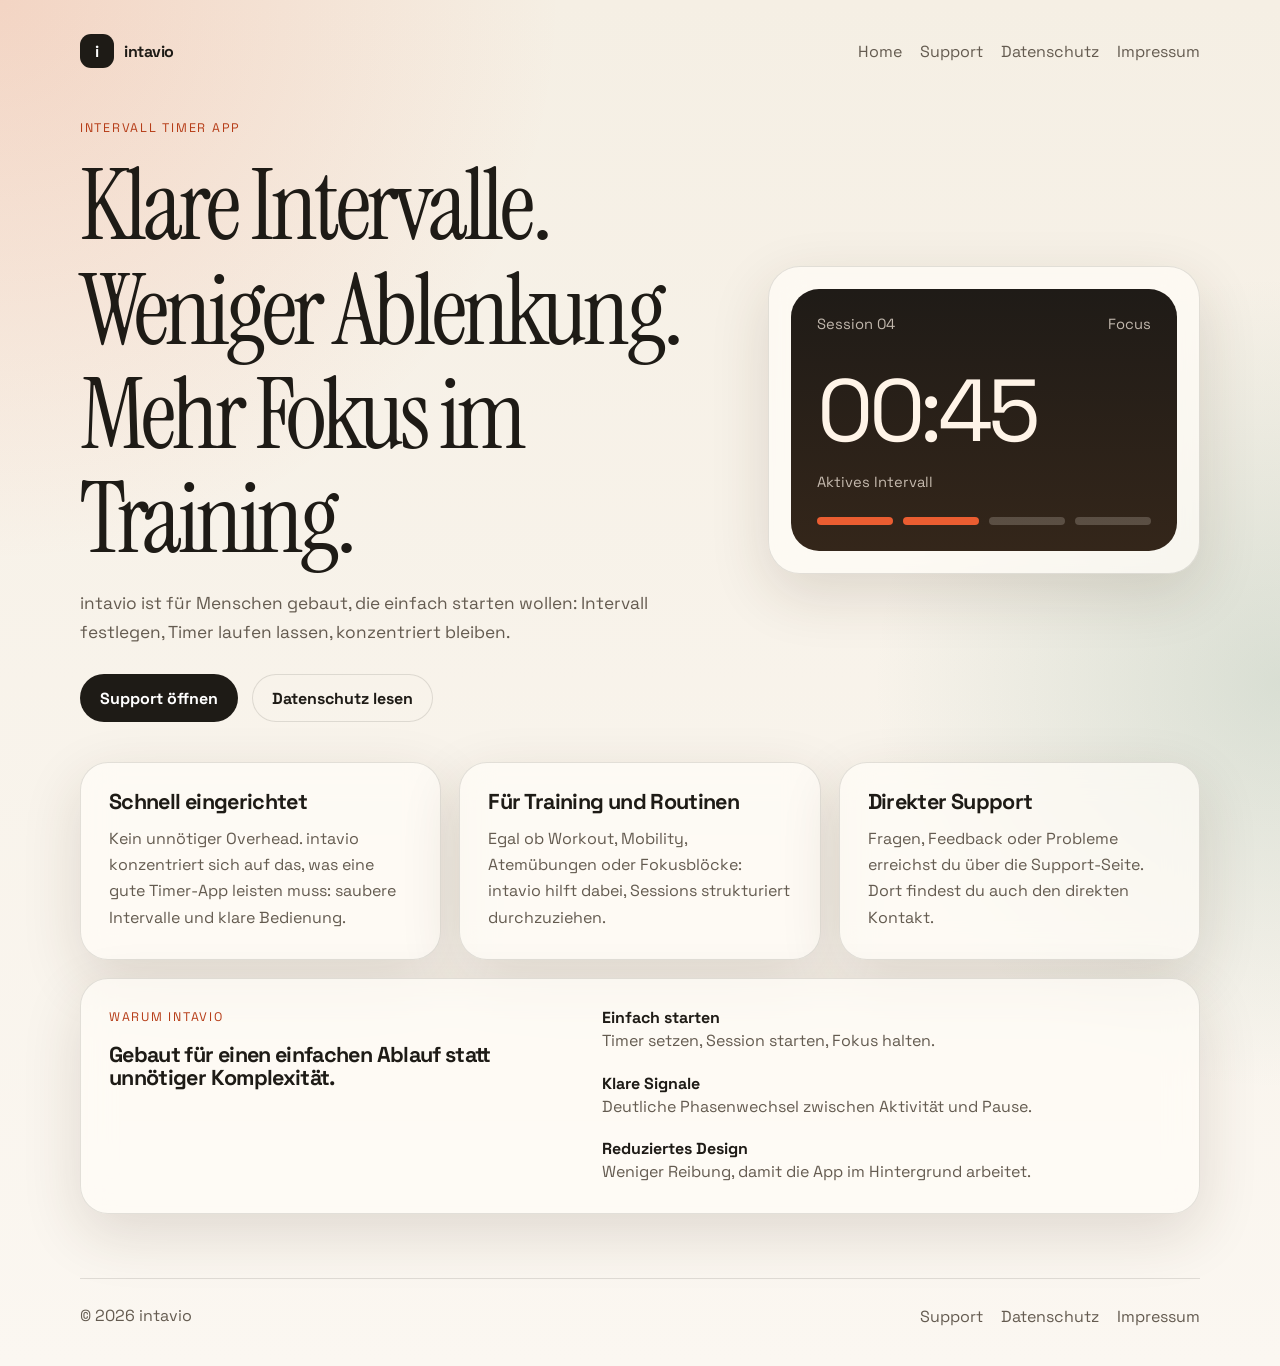
==== index.html @ 74e72d59 "Intial draft for intavio website" ====
<!DOCTYPE html>
<html lang="de">
<head>
  <meta charset="UTF-8">
  <meta name="viewport" content="width=device-width, initial-scale=1.0">
  <title>intavio | Intervall Timer App</title>
  <meta
    name="description"
    content="intavio ist eine einfache Intervall-Timer-App für fokussierte Workouts, Trainingseinheiten und klare Routinen."
  >
  <link rel="icon" href="favicon.ico" sizes="any">
  <link rel="preconnect" href="https://fonts.googleapis.com">
  <link rel="preconnect" href="https://fonts.gstatic.com" crossorigin>
  <link
    href="https://fonts.googleapis.com/css2?family=Space+Grotesk:wght@400;500;700&family=Instrument+Serif:ital@0;1&display=swap"
    rel="stylesheet"
  >
  <link rel="stylesheet" href="styles.css">
</head>
<body>
  <div class="page-shell">
    <header class="site-header">
      <a class="brand" href="index.html" aria-label="intavio Startseite">
        <span class="brand-mark">i</span>
        <span>intavio</span>
      </a>
      <nav class="site-nav" aria-label="Hauptnavigation">
        <a href="index.html">Home</a>
        <a href="support.html">Support</a>
        <a href="privacy.html">Datenschutz</a>
        <a href="imprint.html">Impressum</a>
      </nav>
    </header>

    <main>
      <section class="hero">
        <div class="hero-copy">
          <p class="eyebrow">Intervall Timer App</p>
          <h1>Klare Intervalle. Weniger Ablenkung. Mehr Fokus im Training.</h1>
          <p class="hero-text">
            intavio ist für Menschen gebaut, die einfach starten wollen:
            Intervall festlegen, Timer laufen lassen, konzentriert bleiben.
          </p>
          <div class="hero-actions">
            <a class="button button-primary" href="support.html">Support öffnen</a>
            <a class="button button-secondary" href="privacy.html">Datenschutz lesen</a>
          </div>
        </div>

        <div class="hero-card" aria-label="App Vorschau">
          <div class="timer-card">
            <div class="timer-top">
              <span>Session 04</span>
              <span>Focus</span>
            </div>
            <div class="timer-display">00:45</div>
            <div class="timer-phase">Aktives Intervall</div>
            <div class="timer-bars" aria-hidden="true">
              <span></span>
              <span></span>
              <span></span>
              <span></span>
            </div>
          </div>
        </div>
      </section>

      <section class="section-grid">
        <article class="info-card">
          <h2>Schnell eingerichtet</h2>
          <p>
            Kein unnötiger Overhead. intavio konzentriert sich auf das,
            was eine gute Timer-App leisten muss: saubere Intervalle und
            klare Bedienung.
          </p>
        </article>
        <article class="info-card">
          <h2>Für Training und Routinen</h2>
          <p>
            Egal ob Workout, Mobility, Atemübungen oder Fokusblöcke:
            intavio hilft dabei, Sessions strukturiert durchzuziehen.
          </p>
        </article>
        <article class="info-card">
          <h2>Direkter Support</h2>
          <p>
            Fragen, Feedback oder Probleme erreichst du über die Support-Seite.
            Dort findest du auch den direkten Kontakt.
          </p>
        </article>
      </section>

      <section class="feature-panel">
        <div>
          <p class="eyebrow">Warum intavio</p>
          <h2>Gebaut für einen einfachen Ablauf statt unnötiger Komplexität.</h2>
        </div>
        <div class="feature-list">
          <div>
            <strong>Einfach starten</strong>
            <p>Timer setzen, Session starten, Fokus halten.</p>
          </div>
          <div>
            <strong>Klare Signale</strong>
            <p>Deutliche Phasenwechsel zwischen Aktivität und Pause.</p>
          </div>
          <div>
            <strong>Reduziertes Design</strong>
            <p>Weniger Reibung, damit die App im Hintergrund arbeitet.</p>
          </div>
        </div>
      </section>
    </main>

    <footer class="site-footer">
      <p>© 2026 intavio</p>
      <div>
        <a href="support.html">Support</a>
        <a href="privacy.html">Datenschutz</a>
        <a href="imprint.html">Impressum</a>
      </div>
    </footer>
  </div>
</body>
</html>
---- styles.css ----
:root {
  --bg: #f5efe4;
  --bg-strong: #efe2cf;
  --surface: rgba(255, 252, 247, 0.72);
  --surface-strong: #fffaf2;
  --text: #1e1b16;
  --muted: #645b50;
  --line: rgba(30, 27, 22, 0.12);
  --accent: #ea5d31;
  --accent-dark: #b63d18;
  --shadow: 0 20px 60px rgba(67, 42, 18, 0.14);
}

* {
  box-sizing: border-box;
}

html {
  scroll-behavior: smooth;
}

body {
  margin: 0;
  min-height: 100vh;
  background:
    radial-gradient(circle at top left, rgba(234, 93, 49, 0.18), transparent 30%),
    radial-gradient(circle at right, rgba(93, 140, 118, 0.2), transparent 28%),
    linear-gradient(180deg, var(--bg) 0%, #fbf7f1 100%);
  color: var(--text);
  font-family: "Space Grotesk", sans-serif;
}

a {
  color: inherit;
  text-decoration: none;
}

p {
  margin: 0;
  line-height: 1.65;
  color: var(--muted);
}

h1,
h2,
strong {
  color: var(--text);
}

h1,
h2 {
  margin: 0;
  line-height: 1.05;
}

ul {
  margin: 0;
  padding-left: 1.2rem;
  color: var(--muted);
  line-height: 1.7;
}

.page-shell {
  width: min(1120px, calc(100% - 32px));
  margin: 0 auto;
  padding: 24px 0 36px;
}

.site-header,
.site-footer {
  display: flex;
  align-items: center;
  justify-content: space-between;
  gap: 16px;
}

.site-header {
  padding: 10px 0 28px;
}

.site-footer {
  border-top: 1px solid var(--line);
  margin-top: 64px;
  padding-top: 24px;
}

.site-footer div,
.site-nav {
  display: flex;
  gap: 18px;
  flex-wrap: wrap;
}

.site-nav a,
.site-footer a {
  color: var(--muted);
}

.site-nav a[aria-current="page"] {
  color: var(--text);
}

.brand {
  display: inline-flex;
  align-items: center;
  gap: 10px;
  font-weight: 700;
  letter-spacing: -0.03em;
}

.brand-mark {
  display: grid;
  place-items: center;
  width: 34px;
  height: 34px;
  border-radius: 11px;
  background: var(--text);
  color: #fff;
}

.hero {
  display: grid;
  grid-template-columns: 1.2fr 0.8fr;
  gap: 40px;
  align-items: center;
  min-height: 72vh;
}

.eyebrow {
  margin-bottom: 16px;
  text-transform: uppercase;
  letter-spacing: 0.14em;
  font-size: 0.78rem;
  color: var(--accent-dark);
}

.hero h1,
.content-hero h1 {
  font-family: "Instrument Serif", serif;
  font-size: clamp(3.4rem, 8vw, 6.2rem);
  font-weight: 400;
  letter-spacing: -0.04em;
}

.hero-text,
.content-hero p {
  max-width: 56ch;
  margin-top: 18px;
  font-size: 1.08rem;
}

.hero-actions {
  display: flex;
  gap: 14px;
  flex-wrap: wrap;
  margin-top: 28px;
}

.button {
  display: inline-flex;
  align-items: center;
  justify-content: center;
  min-height: 48px;
  padding: 0 20px;
  border-radius: 999px;
  font-weight: 700;
  transition: transform 160ms ease, background-color 160ms ease;
}

.button:hover {
  transform: translateY(-1px);
}

.button-primary {
  background: var(--text);
  color: #fff;
}

.button-secondary {
  background: transparent;
  box-shadow: inset 0 0 0 1px var(--line);
}

.hero-card,
.info-card,
.feature-panel,
.content-card,
.legal-copy {
  border: 1px solid var(--line);
  background: var(--surface);
  backdrop-filter: blur(16px);
  box-shadow: var(--shadow);
}

.hero-card {
  padding: 22px;
  border-radius: 32px;
}

.timer-card {
  padding: 26px;
  border-radius: 28px;
  background: linear-gradient(180deg, #1f1b17 0%, #34261a 100%);
  color: #fff4e8;
}

.timer-top,
.timer-phase {
  display: flex;
  justify-content: space-between;
  color: rgba(255, 244, 232, 0.72);
  font-size: 0.92rem;
}

.timer-display {
  padding: 34px 0 18px;
  font-size: clamp(3rem, 10vw, 5.5rem);
  line-height: 1;
  letter-spacing: -0.05em;
}

.timer-phase {
  justify-content: flex-start;
}

.timer-bars {
  display: grid;
  grid-template-columns: repeat(4, 1fr);
  gap: 10px;
  margin-top: 26px;
}

.timer-bars span {
  height: 8px;
  border-radius: 999px;
  background: rgba(255, 244, 232, 0.2);
}

.timer-bars span:nth-child(1),
.timer-bars span:nth-child(2) {
  background: var(--accent);
}

.section-grid,
.content-grid {
  display: grid;
  grid-template-columns: repeat(3, 1fr);
  gap: 18px;
  margin-top: 18px;
}

.info-card,
.content-card,
.legal-copy,
.feature-panel {
  border-radius: 28px;
  padding: 28px;
}

.info-card h2,
.content-card h2,
.feature-panel h2,
.legal-copy h2 {
  margin-bottom: 12px;
  font-size: 1.35rem;
  letter-spacing: -0.03em;
}

.feature-panel {
  display: grid;
  grid-template-columns: 0.9fr 1.1fr;
  gap: 28px;
  margin-top: 18px;
}

.feature-list {
  display: grid;
  gap: 18px;
}

.content-page {
  padding-top: 40px;
}

.content-hero {
  margin-bottom: 22px;
}

.legal-copy {
  display: grid;
  gap: 10px;
}

@media (max-width: 860px) {
  .hero,
  .feature-panel,
  .section-grid,
  .content-grid {
    grid-template-columns: 1fr;
  }

  .site-header,
  .site-footer {
    flex-direction: column;
    align-items: flex-start;
  }

  .hero {
    min-height: auto;
    padding-top: 24px;
  }
}

@media (max-width: 540px) {
  .page-shell {
    width: min(100% - 20px, 1120px);
  }

  .hero h1,
  .content-hero h1 {
    font-size: clamp(2.6rem, 15vw, 4rem);
  }

  .hero-card,
  .info-card,
  .feature-panel,
  .content-card,
  .legal-copy {
    border-radius: 22px;
    padding: 22px;
  }
}
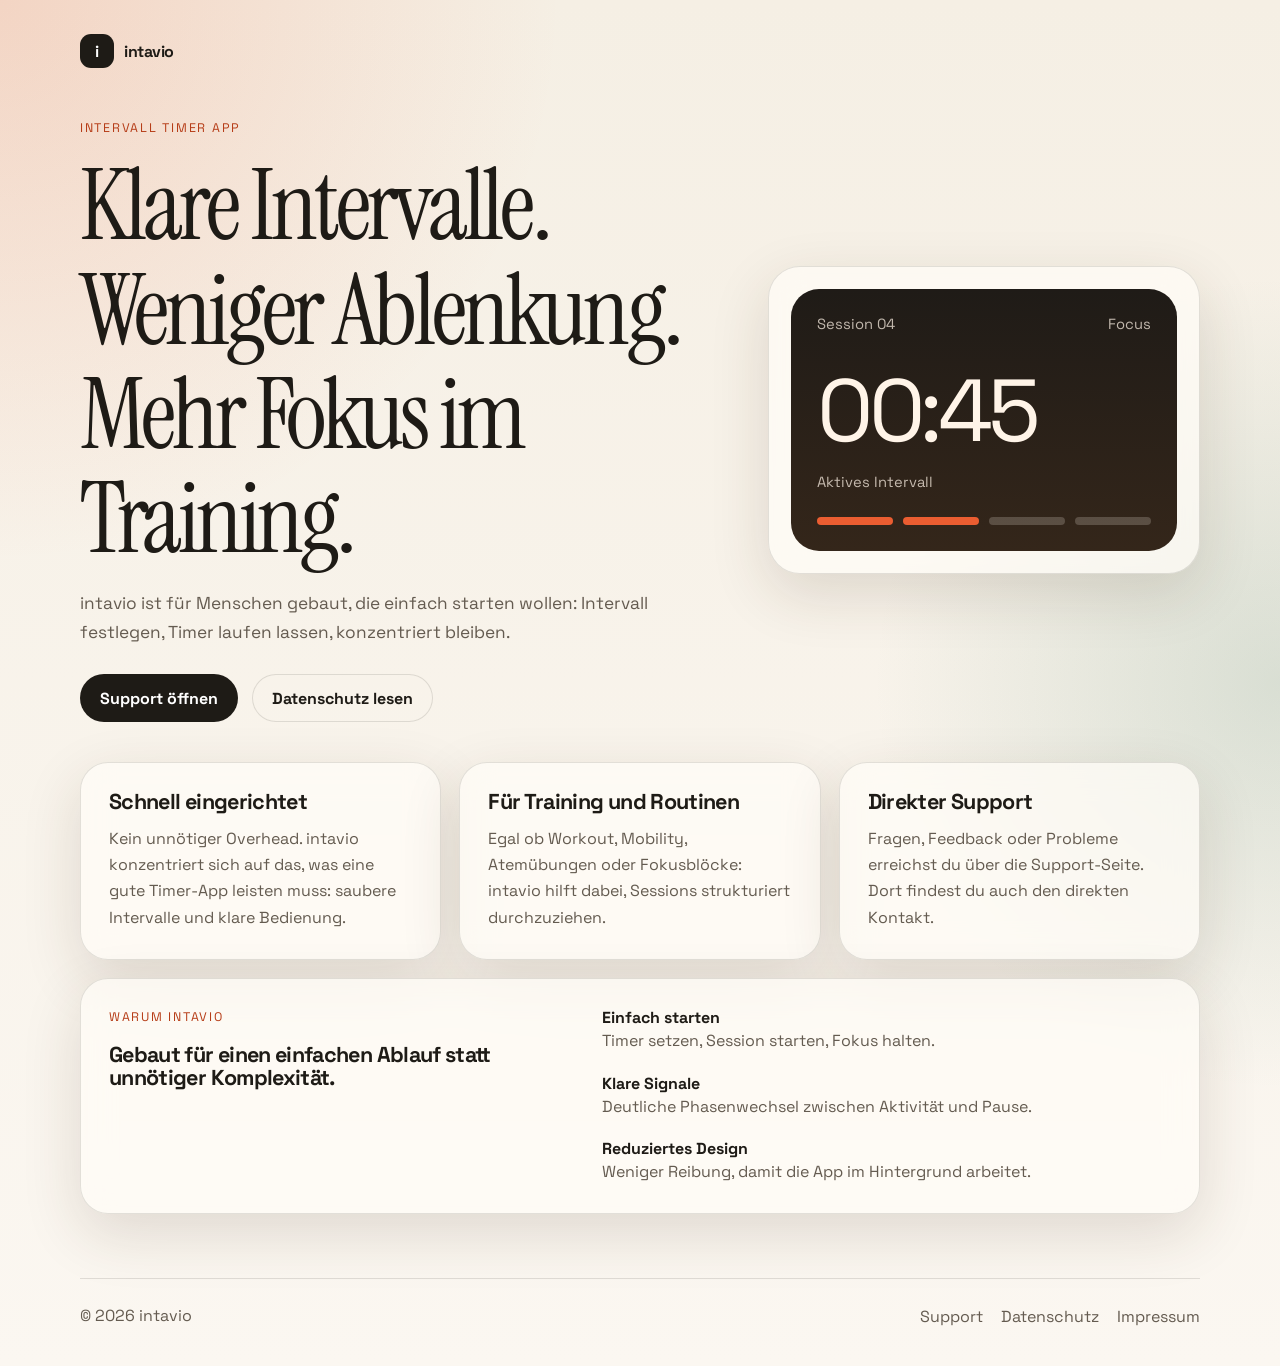
==== commit 6e378bc9: "Add responsive behaviour" ====
--- a/index.html
+++ b/index.html
@@ -8,7 +8,7 @@
     name="description"
     content="intavio ist eine einfache Intervall-Timer-App für fokussierte Workouts, Trainingseinheiten und klare Routinen."
   >
-  <link rel="icon" href="favicon.ico" sizes="any">
+  <link rel="icon" type="image/png" href="favicon.png">
   <link rel="preconnect" href="https://fonts.googleapis.com">
   <link rel="preconnect" href="https://fonts.gstatic.com" crossorigin>
   <link
@@ -20,16 +20,23 @@
 <body>
   <div class="page-shell">
     <header class="site-header">
-      <a class="brand" href="index.html" aria-label="intavio Startseite">
+      <a class="brand" href="/" aria-label="intavio Startseite">
         <span class="brand-mark">i</span>
         <span>intavio</span>
       </a>
-      <nav class="site-nav" aria-label="Hauptnavigation">
-        <a href="index.html">Home</a>
-        <a href="support.html">Support</a>
-        <a href="privacy.html">Datenschutz</a>
-        <a href="imprint.html">Impressum</a>
-      </nav>
+      <details class="site-menu">
+        <summary class="menu-toggle" aria-label="Menü öffnen">
+          <span></span>
+          <span></span>
+          <span></span>
+        </summary>
+        <nav class="site-nav" aria-label="Hauptnavigation">
+          <a href="/" aria-current="page">Home</a>
+          <a href="/support.html">Support</a>
+          <a href="/privacy.html">Datenschutz</a>
+          <a href="/imprint.html">Impressum</a>
+        </nav>
+      </details>
     </header>
 
     <main>
@@ -42,8 +49,8 @@
             Intervall festlegen, Timer laufen lassen, konzentriert bleiben.
           </p>
           <div class="hero-actions">
-            <a class="button button-primary" href="support.html">Support öffnen</a>
-            <a class="button button-secondary" href="privacy.html">Datenschutz lesen</a>
+            <a class="button button-primary" href="/support.html">Support öffnen</a>
+            <a class="button button-secondary" href="/privacy.html">Datenschutz lesen</a>
           </div>
         </div>
 
@@ -115,9 +122,9 @@
     <footer class="site-footer">
       <p>© 2026 intavio</p>
       <div>
-        <a href="support.html">Support</a>
-        <a href="privacy.html">Datenschutz</a>
-        <a href="imprint.html">Impressum</a>
+        <a href="/support.html">Support</a>
+        <a href="/privacy.html">Datenschutz</a>
+        <a href="/imprint.html">Impressum</a>
       </div>
     </footer>
   </div>
--- a/styles.css
+++ b/styles.css
@@ -91,6 +91,18 @@
   flex-wrap: wrap;
 }
 
+.site-menu {
+  position: relative;
+}
+
+.site-menu summary {
+  list-style: none;
+}
+
+.site-menu summary::-webkit-details-marker {
+  display: none;
+}
+
 .site-nav a,
 .site-footer a {
   color: var(--muted);
@@ -116,6 +128,27 @@
   border-radius: 11px;
   background: var(--text);
   color: #fff;
+}
+
+.menu-toggle {
+  display: none;
+  width: 48px;
+  height: 48px;
+  align-items: center;
+  justify-content: center;
+  gap: 5px;
+  border: 1px solid var(--line);
+  border-radius: 16px;
+  background: rgba(255, 250, 242, 0.8);
+  cursor: pointer;
+}
+
+.menu-toggle span {
+  display: block;
+  width: 18px;
+  height: 2px;
+  border-radius: 999px;
+  background: var(--text);
 }
 
 .hero {
@@ -301,8 +334,41 @@
 
   .site-header,
   .site-footer {
+    align-items: flex-start;
+  }
+
+  .site-header {
+    position: relative;
+    align-items: center;
+  }
+
+  .site-menu {
+    margin-left: auto;
+  }
+
+  .menu-toggle {
+    display: inline-flex;
     flex-direction: column;
-    align-items: flex-start;
+  }
+
+  .site-nav {
+    position: absolute;
+    top: calc(100% + 12px);
+    right: 0;
+    z-index: 20;
+    display: none;
+    min-width: 220px;
+    padding: 16px;
+    border: 1px solid var(--line);
+    border-radius: 22px;
+    background: rgba(255, 250, 242, 0.96);
+    box-shadow: var(--shadow);
+    flex-direction: column;
+    gap: 14px;
+  }
+
+  .site-menu[open] .site-nav {
+    display: flex;
   }
 
   .hero {
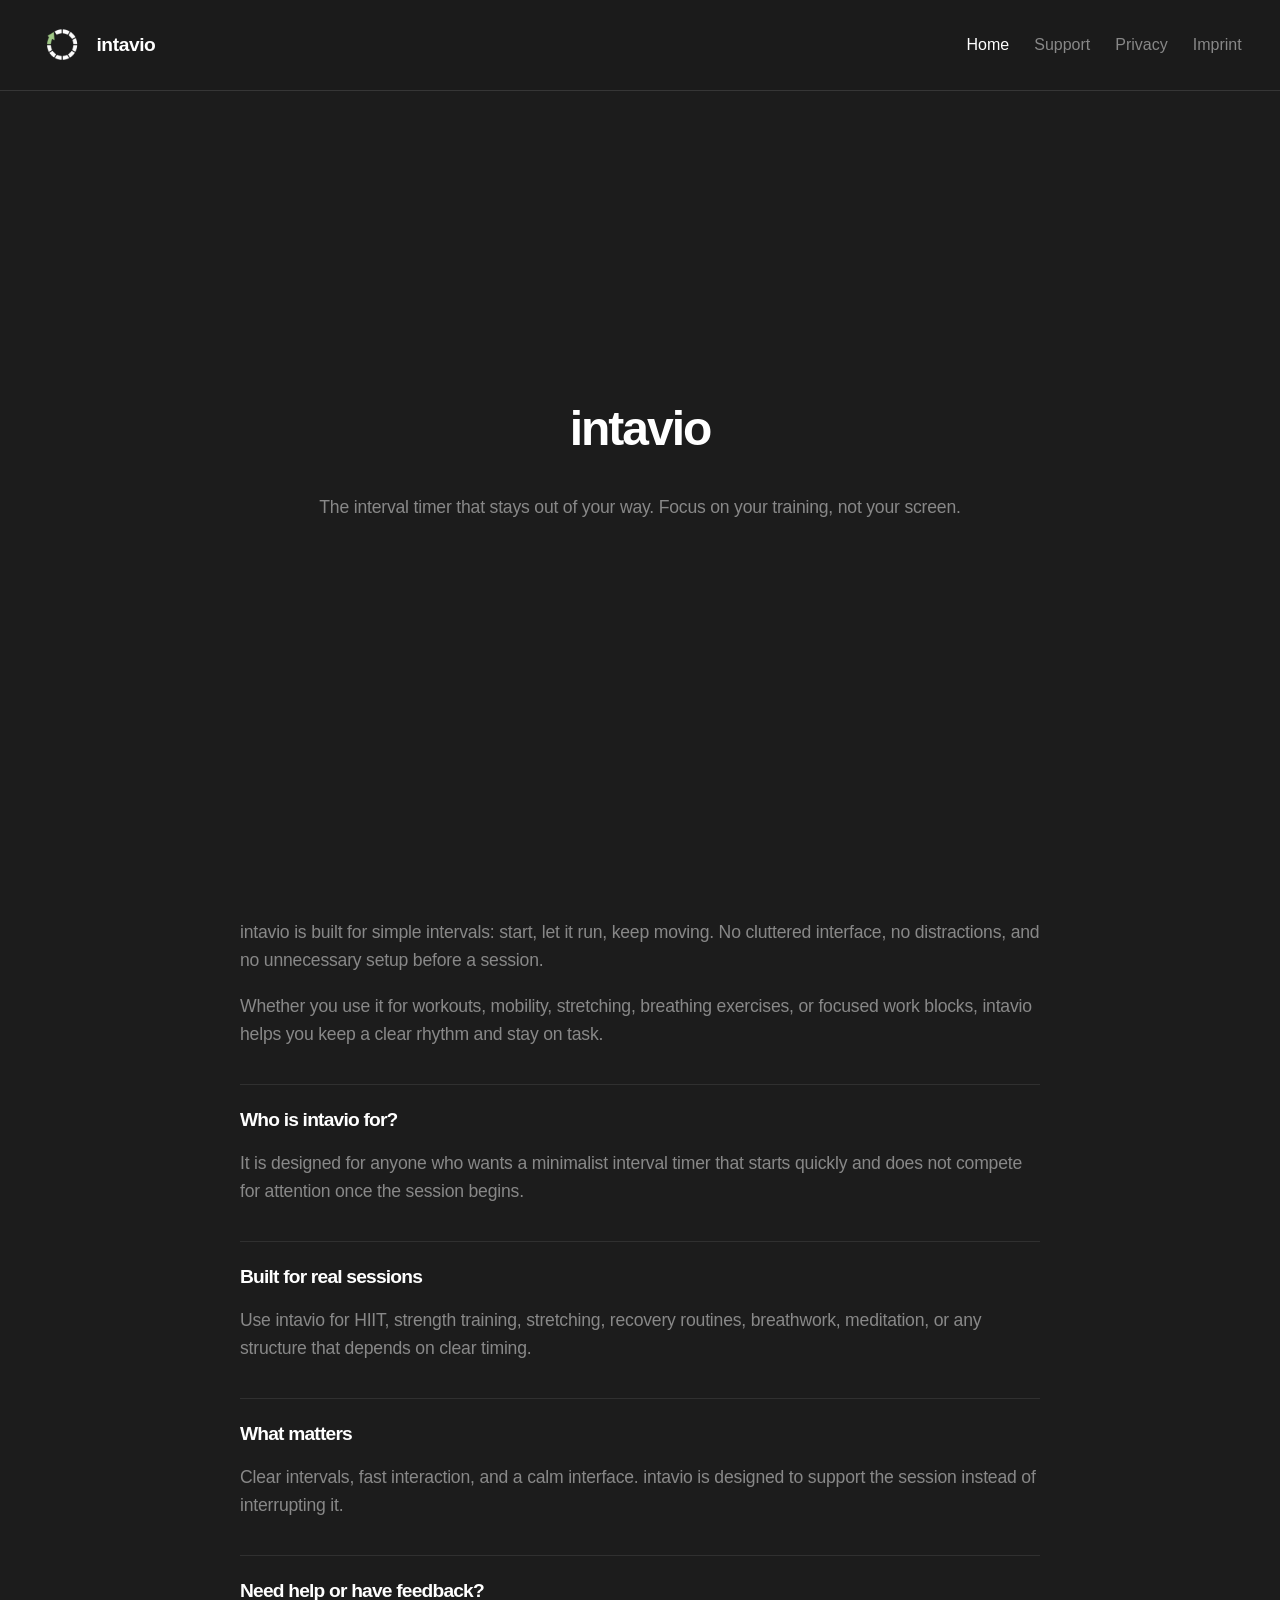
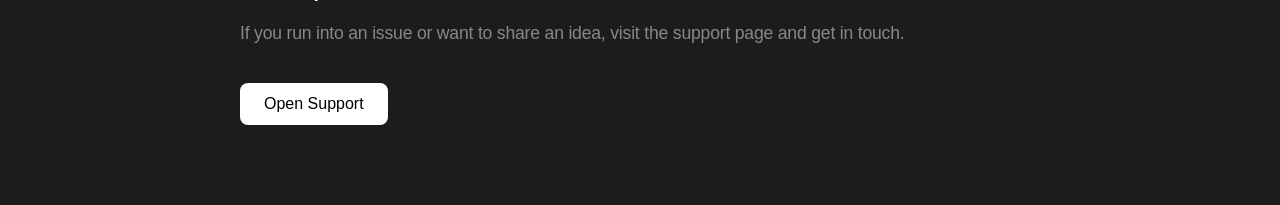
==== commit 443ca215: "new design" ====
--- a/index.html
+++ b/index.html
@@ -1,132 +1,79 @@
 <!DOCTYPE html>
-<html lang="de">
+<html lang="en">
 <head>
-  <meta charset="UTF-8">
-  <meta name="viewport" content="width=device-width, initial-scale=1.0">
-  <title>intavio | Intervall Timer App</title>
-  <meta
-    name="description"
-    content="intavio ist eine einfache Intervall-Timer-App für fokussierte Workouts, Trainingseinheiten und klare Routinen."
-  >
-  <link rel="icon" type="image/png" href="favicon.png">
-  <link rel="preconnect" href="https://fonts.googleapis.com">
-  <link rel="preconnect" href="https://fonts.gstatic.com" crossorigin>
-  <link
-    href="https://fonts.googleapis.com/css2?family=Space+Grotesk:wght@400;500;700&family=Instrument+Serif:ital@0;1&display=swap"
-    rel="stylesheet"
-  >
-  <link rel="stylesheet" href="styles.css">
+    <meta charset="UTF-8">
+    <meta name="viewport" content="width=device-width, initial-scale=1.0">
+    <title>intavio — Minimalist Interval Timer</title>
+    <link rel="stylesheet" href="styles.css">
+    <link rel="icon" type="image/png" href="favicon.png">
 </head>
 <body>
-  <div class="page-shell">
-    <header class="site-header">
-      <a class="brand" href="/" aria-label="intavio Startseite">
-        <span class="brand-mark">i</span>
-        <span>intavio</span>
-      </a>
-      <details class="site-menu">
-        <summary class="menu-toggle" aria-label="Menü öffnen">
-          <span></span>
-          <span></span>
-          <span></span>
-        </summary>
-        <nav class="site-nav" aria-label="Hauptnavigation">
-          <a href="/" aria-current="page">Home</a>
-          <a href="/support.html">Support</a>
-          <a href="/privacy.html">Datenschutz</a>
-          <a href="/imprint.html">Impressum</a>
-        </nav>
-      </details>
-    </header>
 
-    <main>
-      <section class="hero">
-        <div class="hero-copy">
-          <p class="eyebrow">Intervall Timer App</p>
-          <h1>Klare Intervalle. Weniger Ablenkung. Mehr Fokus im Training.</h1>
-          <p class="hero-text">
-            intavio ist für Menschen gebaut, die einfach starten wollen:
-            Intervall festlegen, Timer laufen lassen, konzentriert bleiben.
-          </p>
-          <div class="hero-actions">
-            <a class="button button-primary" href="/support.html">Support öffnen</a>
-            <a class="button button-secondary" href="/privacy.html">Datenschutz lesen</a>
-          </div>
+    <nav class="navbar">
+        <a href="/" class="brand">
+            <img src="logo_transparent.png" alt="intavio logo">
+            <span>intavio</span>
+        </a>
+        
+        <button class="menu-toggle" id="mobile-menu">
+            <span class="bar"></span>
+            <span class="bar"></span>
+            <span class="bar"></span>
+        </button>
+
+        <ul class="nav-links" id="site-nav">
+            <li><a href="/" class="active">Home</a></li>
+            <li><a href="support.html">Support</a></li>
+            <li><a href="privacy.html">Privacy</a></li>
+            <li><a href="imprint.html">Imprint</a></li>
+        </ul>
+    </nav>
+
+    <section class="hero">
+        <h1>intavio</h1>
+        <p>The interval timer that stays out of your way. Focus on your training, not your screen.</p>
+    </section>
+
+    <section class="content home-content">
+        <p>
+            intavio is built for simple intervals: start, let it run, keep moving.
+            No cluttered interface, no distractions, and no unnecessary setup before a session.
+        </p>
+        <p>
+            Whether you use it for workouts, mobility, stretching, breathing exercises,
+            or focused work blocks, intavio helps you keep a clear rhythm and stay on task.
+        </p>
+        <div class="info-block">
+            <h2>Who is intavio for?</h2>
+            <p>
+                It is designed for anyone who wants a minimalist interval timer that starts quickly
+                and does not compete for attention once the session begins.
+            </p>
         </div>
+        <div class="info-block">
+            <h2>Built for real sessions</h2>
+            <p>
+                Use intavio for HIIT, strength training, stretching, recovery routines,
+                breathwork, meditation, or any structure that depends on clear timing.
+            </p>
+        </div>
+        <div class="info-block">
+            <h2>What matters</h2>
+            <p>
+                Clear intervals, fast interaction, and a calm interface.
+                intavio is designed to support the session instead of interrupting it.
+            </p>
+        </div>
+        <div class="info-block">
+            <h2>Need help or have feedback?</h2>
+            <p>
+                If you run into an issue or want to share an idea,
+                visit the support page and get in touch.
+            </p>
+            <a href="support.html" class="cta-button">Open Support</a>
+        </div>
+    </section>
 
-        <div class="hero-card" aria-label="App Vorschau">
-          <div class="timer-card">
-            <div class="timer-top">
-              <span>Session 04</span>
-              <span>Focus</span>
-            </div>
-            <div class="timer-display">00:45</div>
-            <div class="timer-phase">Aktives Intervall</div>
-            <div class="timer-bars" aria-hidden="true">
-              <span></span>
-              <span></span>
-              <span></span>
-              <span></span>
-            </div>
-          </div>
-        </div>
-      </section>
-
-      <section class="section-grid">
-        <article class="info-card">
-          <h2>Schnell eingerichtet</h2>
-          <p>
-            Kein unnötiger Overhead. intavio konzentriert sich auf das,
-            was eine gute Timer-App leisten muss: saubere Intervalle und
-            klare Bedienung.
-          </p>
-        </article>
-        <article class="info-card">
-          <h2>Für Training und Routinen</h2>
-          <p>
-            Egal ob Workout, Mobility, Atemübungen oder Fokusblöcke:
-            intavio hilft dabei, Sessions strukturiert durchzuziehen.
-          </p>
-        </article>
-        <article class="info-card">
-          <h2>Direkter Support</h2>
-          <p>
-            Fragen, Feedback oder Probleme erreichst du über die Support-Seite.
-            Dort findest du auch den direkten Kontakt.
-          </p>
-        </article>
-      </section>
-
-      <section class="feature-panel">
-        <div>
-          <p class="eyebrow">Warum intavio</p>
-          <h2>Gebaut für einen einfachen Ablauf statt unnötiger Komplexität.</h2>
-        </div>
-        <div class="feature-list">
-          <div>
-            <strong>Einfach starten</strong>
-            <p>Timer setzen, Session starten, Fokus halten.</p>
-          </div>
-          <div>
-            <strong>Klare Signale</strong>
-            <p>Deutliche Phasenwechsel zwischen Aktivität und Pause.</p>
-          </div>
-          <div>
-            <strong>Reduziertes Design</strong>
-            <p>Weniger Reibung, damit die App im Hintergrund arbeitet.</p>
-          </div>
-        </div>
-      </section>
-    </main>
-
-    <footer class="site-footer">
-      <p>© 2026 intavio</p>
-      <div>
-        <a href="/support.html">Support</a>
-        <a href="/privacy.html">Datenschutz</a>
-        <a href="/imprint.html">Impressum</a>
-      </div>
-    </footer>
-  </div>
+    <script src="site.js"></script>
 </body>
 </html>
--- a/styles.css
+++ b/styles.css
@@ -1,398 +1,76 @@
-:root {
-  --bg: #f5efe4;
-  --bg-strong: #efe2cf;
-  --surface: rgba(255, 252, 247, 0.72);
-  --surface-strong: #fffaf2;
-  --text: #1e1b16;
-  --muted: #645b50;
-  --line: rgba(30, 27, 22, 0.12);
-  --accent: #ea5d31;
-  --accent-dark: #b63d18;
-  --shadow: 0 20px 60px rgba(67, 42, 18, 0.14);
+/* Global styles */
+body {
+    font-family: -apple-system, BlinkMacSystemFont, "Segoe UI", Roboto, sans-serif;
+    background-color: #1c1c1c;
+    color: #fff;
+    margin: 0;
+    padding: 0;
 }
 
-* {
-  box-sizing: border-box;
+/* Navigation */
+.navbar {
+    display: flex;
+    justify-content: space-between;
+    align-items: center;
+    padding: 20px 3%;
+    background: rgba(28, 28, 28, 0.9);
+    backdrop-filter: blur(15px);
+    position: fixed;
+    top: 0; width: 100%;
+    box-sizing: border-box;
+    z-index: 1000;
+    border-bottom: 0.5px solid #363636;
 }
 
-html {
-  scroll-behavior: smooth;
+.brand { display: flex; align-items: center; gap: 10px; text-decoration: none; color: #fff; font-weight: 600; font-size: 1.2rem; letter-spacing: -0.4px; }
+.brand img { width: 48px; height: 48px; object-fit: contain; }
+
+.nav-links { display: flex; list-style: none; }
+.nav-links li { margin-left: 25px; }
+.nav-links a { color: #888; text-decoration: none; font-size: 1rem; transition: 0.3s; }
+.nav-links a:hover { color: #fff; }
+.nav-links a.active { color: #fff; }
+
+/* Hamburger menu */
+.menu-toggle { display: none; flex-direction: column; cursor: pointer; background: none; border: none; }
+.bar { width: 22px; height: 2px; background: #fff; margin: 3px 0; transition: 0.3s; }
+
+/* Content sections */
+.hero { height: 100vh; display: flex; flex-direction: column; align-items: center; justify-content: center; text-align: center; }
+.content { padding: 120px 10% 40px; max-width: 800px; margin: auto; }
+.home-content { padding-top: 0; padding-bottom: 80px; }
+
+h1 { font-size: 3rem; margin-bottom: 20px; letter-spacing: -2px; font-weight: 600; }
+p { color: #888; line-height: 1.6; font-size: 1.1rem; letter-spacing: -0.2px; }
+.content p + p { margin-top: 18px; }
+.content ul { color: #888; line-height: 1.7; padding-left: 22px; margin: 18px 0; }
+.content li + li { margin-top: 8px; }
+.info-block { margin-top: 36px; padding-top: 24px; border-top: 1px solid #303030; }
+.info-block h2 { font-size: 1.2rem; margin: 0 0 12px; font-weight: 600; letter-spacing: -0.8px; }
+
+/* Buttons */
+.cta-button {
+    background: #fff; color: #000; padding: 12px 24px; border-radius: 8px;
+    text-decoration: none; font-weight: 500; display: inline-block; margin-top: 10px;
 }
 
-body {
-  margin: 0;
-  min-height: 100vh;
-  background:
-    radial-gradient(circle at top left, rgba(234, 93, 49, 0.18), transparent 30%),
-    radial-gradient(circle at right, rgba(93, 140, 118, 0.2), transparent 28%),
-    linear-gradient(180deg, var(--bg) 0%, #fbf7f1 100%);
-  color: var(--text);
-  font-family: "Space Grotesk", sans-serif;
+.home-content .cta-button {
+    margin-top: 18px;
 }
 
-a {
-  color: inherit;
-  text-decoration: none;
+/* Mobile */
+@media screen and (max-width: 768px) {
+    .menu-toggle { display: flex; }
+    .nav-links {
+        position: fixed; top: 0; right: -100%; height: 100vh; width: 70%;
+        background: #1c1c1c; flex-direction: column; justify-content: center; align-items: center; transition: 0.4s;
+    }
+    .nav-links.active { right: 0; }
+    .nav-links li { margin: 18px 0; }
+    .nav-links a { font-size: 1.45rem; }
+    .menu-toggle.is-active .bar:nth-child(1) { transform: translateY(8px) rotate(45deg); }
+    .menu-toggle.is-active .bar:nth-child(2) { opacity: 0; }
+    .menu-toggle.is-active .bar:nth-child(3) { transform: translateY(-8px) rotate(-45deg); }
+    .content { padding: 110px 8% 36px; }
+    .hero { padding: 0 8%; }
 }
-
-p {
-  margin: 0;
-  line-height: 1.65;
-  color: var(--muted);
-}
-
-h1,
-h2,
-strong {
-  color: var(--text);
-}
-
-h1,
-h2 {
-  margin: 0;
-  line-height: 1.05;
-}
-
-ul {
-  margin: 0;
-  padding-left: 1.2rem;
-  color: var(--muted);
-  line-height: 1.7;
-}
-
-.page-shell {
-  width: min(1120px, calc(100% - 32px));
-  margin: 0 auto;
-  padding: 24px 0 36px;
-}
-
-.site-header,
-.site-footer {
-  display: flex;
-  align-items: center;
-  justify-content: space-between;
-  gap: 16px;
-}
-
-.site-header {
-  padding: 10px 0 28px;
-}
-
-.site-footer {
-  border-top: 1px solid var(--line);
-  margin-top: 64px;
-  padding-top: 24px;
-}
-
-.site-footer div,
-.site-nav {
-  display: flex;
-  gap: 18px;
-  flex-wrap: wrap;
-}
-
-.site-menu {
-  position: relative;
-}
-
-.site-menu summary {
-  list-style: none;
-}
-
-.site-menu summary::-webkit-details-marker {
-  display: none;
-}
-
-.site-nav a,
-.site-footer a {
-  color: var(--muted);
-}
-
-.site-nav a[aria-current="page"] {
-  color: var(--text);
-}
-
-.brand {
-  display: inline-flex;
-  align-items: center;
-  gap: 10px;
-  font-weight: 700;
-  letter-spacing: -0.03em;
-}
-
-.brand-mark {
-  display: grid;
-  place-items: center;
-  width: 34px;
-  height: 34px;
-  border-radius: 11px;
-  background: var(--text);
-  color: #fff;
-}
-
-.menu-toggle {
-  display: none;
-  width: 48px;
-  height: 48px;
-  align-items: center;
-  justify-content: center;
-  gap: 5px;
-  border: 1px solid var(--line);
-  border-radius: 16px;
-  background: rgba(255, 250, 242, 0.8);
-  cursor: pointer;
-}
-
-.menu-toggle span {
-  display: block;
-  width: 18px;
-  height: 2px;
-  border-radius: 999px;
-  background: var(--text);
-}
-
-.hero {
-  display: grid;
-  grid-template-columns: 1.2fr 0.8fr;
-  gap: 40px;
-  align-items: center;
-  min-height: 72vh;
-}
-
-.eyebrow {
-  margin-bottom: 16px;
-  text-transform: uppercase;
-  letter-spacing: 0.14em;
-  font-size: 0.78rem;
-  color: var(--accent-dark);
-}
-
-.hero h1,
-.content-hero h1 {
-  font-family: "Instrument Serif", serif;
-  font-size: clamp(3.4rem, 8vw, 6.2rem);
-  font-weight: 400;
-  letter-spacing: -0.04em;
-}
-
-.hero-text,
-.content-hero p {
-  max-width: 56ch;
-  margin-top: 18px;
-  font-size: 1.08rem;
-}
-
-.hero-actions {
-  display: flex;
-  gap: 14px;
-  flex-wrap: wrap;
-  margin-top: 28px;
-}
-
-.button {
-  display: inline-flex;
-  align-items: center;
-  justify-content: center;
-  min-height: 48px;
-  padding: 0 20px;
-  border-radius: 999px;
-  font-weight: 700;
-  transition: transform 160ms ease, background-color 160ms ease;
-}
-
-.button:hover {
-  transform: translateY(-1px);
-}
-
-.button-primary {
-  background: var(--text);
-  color: #fff;
-}
-
-.button-secondary {
-  background: transparent;
-  box-shadow: inset 0 0 0 1px var(--line);
-}
-
-.hero-card,
-.info-card,
-.feature-panel,
-.content-card,
-.legal-copy {
-  border: 1px solid var(--line);
-  background: var(--surface);
-  backdrop-filter: blur(16px);
-  box-shadow: var(--shadow);
-}
-
-.hero-card {
-  padding: 22px;
-  border-radius: 32px;
-}
-
-.timer-card {
-  padding: 26px;
-  border-radius: 28px;
-  background: linear-gradient(180deg, #1f1b17 0%, #34261a 100%);
-  color: #fff4e8;
-}
-
-.timer-top,
-.timer-phase {
-  display: flex;
-  justify-content: space-between;
-  color: rgba(255, 244, 232, 0.72);
-  font-size: 0.92rem;
-}
-
-.timer-display {
-  padding: 34px 0 18px;
-  font-size: clamp(3rem, 10vw, 5.5rem);
-  line-height: 1;
-  letter-spacing: -0.05em;
-}
-
-.timer-phase {
-  justify-content: flex-start;
-}
-
-.timer-bars {
-  display: grid;
-  grid-template-columns: repeat(4, 1fr);
-  gap: 10px;
-  margin-top: 26px;
-}
-
-.timer-bars span {
-  height: 8px;
-  border-radius: 999px;
-  background: rgba(255, 244, 232, 0.2);
-}
-
-.timer-bars span:nth-child(1),
-.timer-bars span:nth-child(2) {
-  background: var(--accent);
-}
-
-.section-grid,
-.content-grid {
-  display: grid;
-  grid-template-columns: repeat(3, 1fr);
-  gap: 18px;
-  margin-top: 18px;
-}
-
-.info-card,
-.content-card,
-.legal-copy,
-.feature-panel {
-  border-radius: 28px;
-  padding: 28px;
-}
-
-.info-card h2,
-.content-card h2,
-.feature-panel h2,
-.legal-copy h2 {
-  margin-bottom: 12px;
-  font-size: 1.35rem;
-  letter-spacing: -0.03em;
-}
-
-.feature-panel {
-  display: grid;
-  grid-template-columns: 0.9fr 1.1fr;
-  gap: 28px;
-  margin-top: 18px;
-}
-
-.feature-list {
-  display: grid;
-  gap: 18px;
-}
-
-.content-page {
-  padding-top: 40px;
-}
-
-.content-hero {
-  margin-bottom: 22px;
-}
-
-.legal-copy {
-  display: grid;
-  gap: 10px;
-}
-
-@media (max-width: 860px) {
-  .hero,
-  .feature-panel,
-  .section-grid,
-  .content-grid {
-    grid-template-columns: 1fr;
-  }
-
-  .site-header,
-  .site-footer {
-    align-items: flex-start;
-  }
-
-  .site-header {
-    position: relative;
-    align-items: center;
-  }
-
-  .site-menu {
-    margin-left: auto;
-  }
-
-  .menu-toggle {
-    display: inline-flex;
-    flex-direction: column;
-  }
-
-  .site-nav {
-    position: absolute;
-    top: calc(100% + 12px);
-    right: 0;
-    z-index: 20;
-    display: none;
-    min-width: 220px;
-    padding: 16px;
-    border: 1px solid var(--line);
-    border-radius: 22px;
-    background: rgba(255, 250, 242, 0.96);
-    box-shadow: var(--shadow);
-    flex-direction: column;
-    gap: 14px;
-  }
-
-  .site-menu[open] .site-nav {
-    display: flex;
-  }
-
-  .hero {
-    min-height: auto;
-    padding-top: 24px;
-  }
-}
-
-@media (max-width: 540px) {
-  .page-shell {
-    width: min(100% - 20px, 1120px);
-  }
-
-  .hero h1,
-  .content-hero h1 {
-    font-size: clamp(2.6rem, 15vw, 4rem);
-  }
-
-  .hero-card,
-  .info-card,
-  .feature-panel,
-  .content-card,
-  .legal-copy {
-    border-radius: 22px;
-    padding: 22px;
-  }
-}
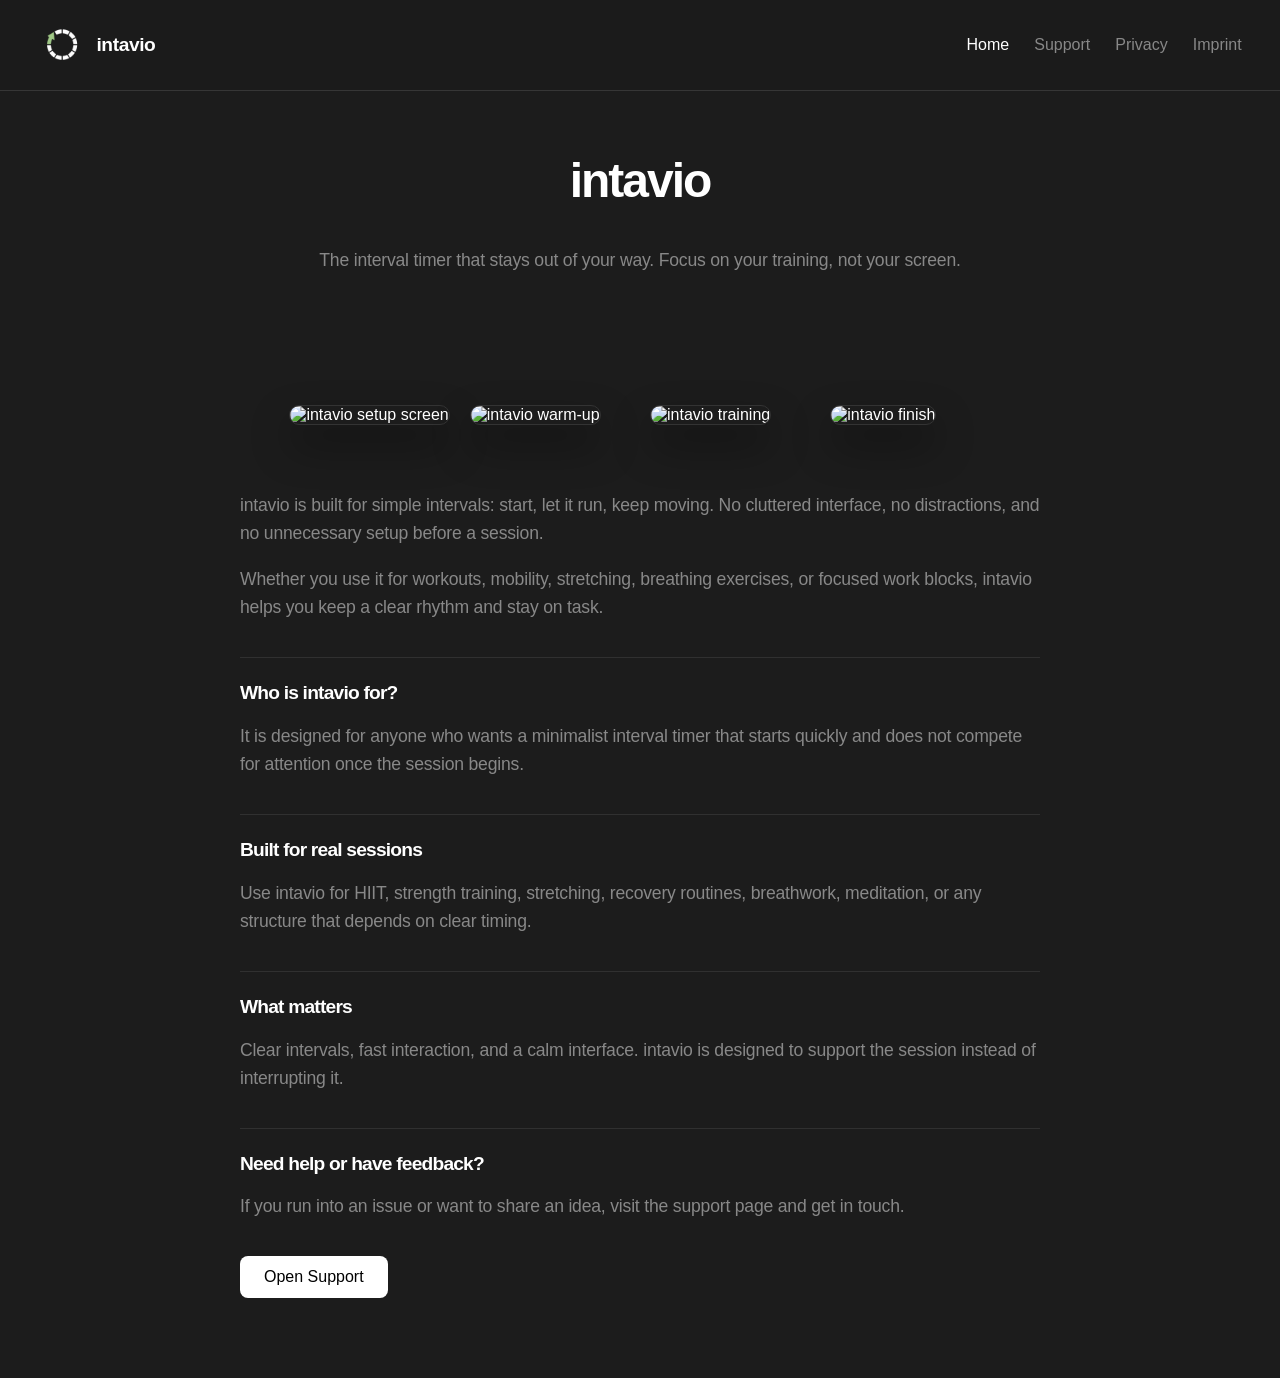
==== commit 60a97051: "add preview screenshots" ====
--- a/index.html
+++ b/index.html
@@ -15,7 +15,7 @@
             <span>intavio</span>
         </a>
         
-        <button class="menu-toggle" id="mobile-menu">
+        <button class="menu-toggle" id="mobile-menu" type="button" aria-label="Open menu" aria-expanded="false" aria-controls="site-nav">
             <span class="bar"></span>
             <span class="bar"></span>
             <span class="bar"></span>
@@ -32,6 +32,23 @@
     <section class="hero">
         <h1>intavio</h1>
         <p>The interval timer that stays out of your way. Focus on your training, not your screen.</p>
+    </section>
+
+    <section class="app-showcase">
+        <div class="screenshot-grid">
+            <div class="screenshot-item">
+                <img src="screen1.png" alt="intavio setup screen">
+            </div>
+            <div class="screenshot-item">
+                <img src="screen2.png" alt="intavio warm-up">
+            </div>
+            <div class="screenshot-item">
+                <img src="screen3.png" alt="intavio training">
+            </div>
+            <div class="screenshot-item">
+                <img src="screen4.png" alt="intavio finish">
+            </div>
+        </div>
     </section>
 
     <section class="content home-content">
--- a/styles.css
+++ b/styles.css
@@ -16,61 +16,257 @@
     background: rgba(28, 28, 28, 0.9);
     backdrop-filter: blur(15px);
     position: fixed;
-    top: 0; width: 100%;
+    top: 0;
+    width: 100%;
     box-sizing: border-box;
     z-index: 1000;
     border-bottom: 0.5px solid #363636;
 }
 
-.brand { display: flex; align-items: center; gap: 10px; text-decoration: none; color: #fff; font-weight: 600; font-size: 1.2rem; letter-spacing: -0.4px; }
-.brand img { width: 48px; height: 48px; object-fit: contain; }
-
-.nav-links { display: flex; list-style: none; }
-.nav-links li { margin-left: 25px; }
-.nav-links a { color: #888; text-decoration: none; font-size: 1rem; transition: 0.3s; }
-.nav-links a:hover { color: #fff; }
-.nav-links a.active { color: #fff; }
+.brand {
+    display: flex;
+    align-items: center;
+    gap: 10px;
+    text-decoration: none;
+    color: #fff;
+    font-weight: 600;
+    font-size: 1.2rem;
+    letter-spacing: -0.4px;
+}
+
+.brand img {
+    width: 48px;
+    height: 48px;
+    object-fit: contain;
+}
+
+.nav-links {
+    display: flex;
+    list-style: none;
+}
+
+.nav-links li {
+    margin-left: 25px;
+}
+
+.nav-links a {
+    color: #888;
+    text-decoration: none;
+    font-size: 1rem;
+    transition: 0.3s;
+}
+
+.nav-links a:hover {
+    color: #fff;
+}
+
+.nav-links a.active {
+    color: #fff;
+}
 
 /* Hamburger menu */
-.menu-toggle { display: none; flex-direction: column; cursor: pointer; background: none; border: none; }
-.bar { width: 22px; height: 2px; background: #fff; margin: 3px 0; transition: 0.3s; }
+.menu-toggle {
+    display: none;
+    flex-direction: column;
+    cursor: pointer;
+    background: none;
+    border: none;
+}
+
+.bar {
+    width: 22px;
+    height: 2px;
+    background: #fff;
+    margin: 3px 0;
+    transition: 0.3s;
+}
 
 /* Content sections */
-.hero { height: 100vh; display: flex; flex-direction: column; align-items: center; justify-content: center; text-align: center; }
-.content { padding: 120px 10% 40px; max-width: 800px; margin: auto; }
-.home-content { padding-top: 0; padding-bottom: 80px; }
-
-h1 { font-size: 3rem; margin-bottom: 20px; letter-spacing: -2px; font-weight: 600; }
-p { color: #888; line-height: 1.6; font-size: 1.1rem; letter-spacing: -0.2px; }
-.content p + p { margin-top: 18px; }
-.content ul { color: #888; line-height: 1.7; padding-left: 22px; margin: 18px 0; }
-.content li + li { margin-top: 8px; }
-.info-block { margin-top: 36px; padding-top: 24px; border-top: 1px solid #303030; }
-.info-block h2 { font-size: 1.2rem; margin: 0 0 12px; font-weight: 600; letter-spacing: -0.8px; }
+.hero {
+    height: 45vh;
+    display: flex;
+    flex-direction: column;
+    align-items: center;
+    justify-content: center;
+    text-align: center;
+}
+
+.content {
+    padding: 120px 10% 40px;
+    max-width: 800px;
+    margin: auto;
+}
+
+.home-content {
+    padding-top: 8px;
+    padding-bottom: 80px;
+}
+
+h1 {
+    font-size: 3rem;
+    margin-bottom: 20px;
+    letter-spacing: -2px;
+    font-weight: 600;
+}
+
+p {
+    color: #888;
+    line-height: 1.6;
+    font-size: 1.1rem;
+    letter-spacing: -0.2px;
+}
+
+.content p+p {
+    margin-top: 18px;
+}
+
+.content ul {
+    color: #888;
+    line-height: 1.7;
+    padding-left: 22px;
+    margin: 18px 0;
+}
+
+.content li+li {
+    margin-top: 8px;
+}
+
+.info-block {
+    margin-top: 36px;
+    padding-top: 24px;
+    border-top: 1px solid #303030;
+}
+
+.info-block h2 {
+    font-size: 1.2rem;
+    margin: 0 0 12px;
+    font-weight: 600;
+    letter-spacing: -0.8px;
+}
 
 /* Buttons */
 .cta-button {
-    background: #fff; color: #000; padding: 12px 24px; border-radius: 8px;
-    text-decoration: none; font-weight: 500; display: inline-block; margin-top: 10px;
+    background: #fff;
+    color: #000;
+    padding: 12px 24px;
+    border-radius: 8px;
+    text-decoration: none;
+    font-weight: 500;
+    display: inline-block;
+    margin-top: 10px;
 }
 
 .home-content .cta-button {
     margin-top: 18px;
 }
 
+/* screenshot showcase */
+.app-showcase {
+    padding: 0 5% 40px 5%;
+    display: flex;
+    justify-content: center;
+}
+
+.screenshot-grid {
+    display: grid;
+    grid-template-columns: repeat(4, 1fr);
+    /* 4 nebeneinander auf desktop */
+    gap: 20px;
+    max-width: 1200px;
+}
+
+.screenshot-item img {
+    width: 100%;
+    height: auto;
+    border-radius: 30px;
+    /* rundungen passend zum iphone-look */
+    border: 1px solid #333;
+    /* dezenter rahmen, damit die ränder bei dunkler app sichtbar sind */
+    box-shadow: 0 20px 40px rgba(0, 0, 0, 0.4);
+    transition: transform 0.3s ease;
+}
+
+.screenshot-item img:hover {
+    transform: scale(1.02);
+    /* minimales reinzoomen beim drüberfahren */
+}
+
 /* Mobile */
 @media screen and (max-width: 768px) {
-    .menu-toggle { display: flex; }
+    .screenshot-grid {
+        grid-template-columns: repeat(2, 1fr);
+        /* 2x2 grid auf dem handy */
+        gap: 15px;
+    }
+
+    .hero {
+        height: auto;
+        padding: 130px 20px 28px 20px;
+    }
+
+    .menu-toggle {
+        display: flex;
+        position: relative;
+        z-index: 1101;
+        padding: 10px;
+        margin-right: -10px;
+        touch-action: manipulation;
+    }
+
     .nav-links {
-        position: fixed; top: 0; right: -100%; height: 100vh; width: 70%;
-        background: #1c1c1c; flex-direction: column; justify-content: center; align-items: center; transition: 0.4s;
-    }
-    .nav-links.active { right: 0; }
-    .nav-links li { margin: 18px 0; }
-    .nav-links a { font-size: 1.45rem; }
-    .menu-toggle.is-active .bar:nth-child(1) { transform: translateY(8px) rotate(45deg); }
-    .menu-toggle.is-active .bar:nth-child(2) { opacity: 0; }
-    .menu-toggle.is-active .bar:nth-child(3) { transform: translateY(-8px) rotate(-45deg); }
-    .content { padding: 110px 8% 36px; }
-    .hero { padding: 0 8%; }
-}
+        position: fixed;
+        top: 0;
+        right: -100%;
+        height: 100vh;
+        width: min(78vw, 320px);
+        margin: 0;
+        padding: 0;
+        background: #1c1c1c;
+        flex-direction: column;
+        justify-content: center;
+        align-items: center;
+        transition: right 0.3s ease;
+        z-index: 1100;
+        box-shadow: -20px 0 40px rgba(0, 0, 0, 0.28);
+    }
+
+    .nav-links.is-active {
+        right: 0;
+    }
+
+    .nav-links li {
+        margin: 18px 0;
+    }
+
+    .nav-links a {
+        font-size: 1.45rem;
+    }
+
+    .menu-toggle.is-active .bar:nth-child(1) {
+        transform: translateY(8px) rotate(45deg);
+    }
+
+    .menu-toggle.is-active .bar:nth-child(2) {
+        opacity: 0;
+    }
+
+    .menu-toggle.is-active .bar:nth-child(3) {
+        transform: translateY(-8px) rotate(-45deg);
+    }
+
+    .content {
+        padding: 110px 8% 36px;
+    }
+
+    .hero {
+        padding: 0 8%;
+    }
+
+    .home-content {
+        padding-top: 0;
+    }
+
+    .app-showcase {
+        padding: 0 5% 28px 5%;
+    }
+}
